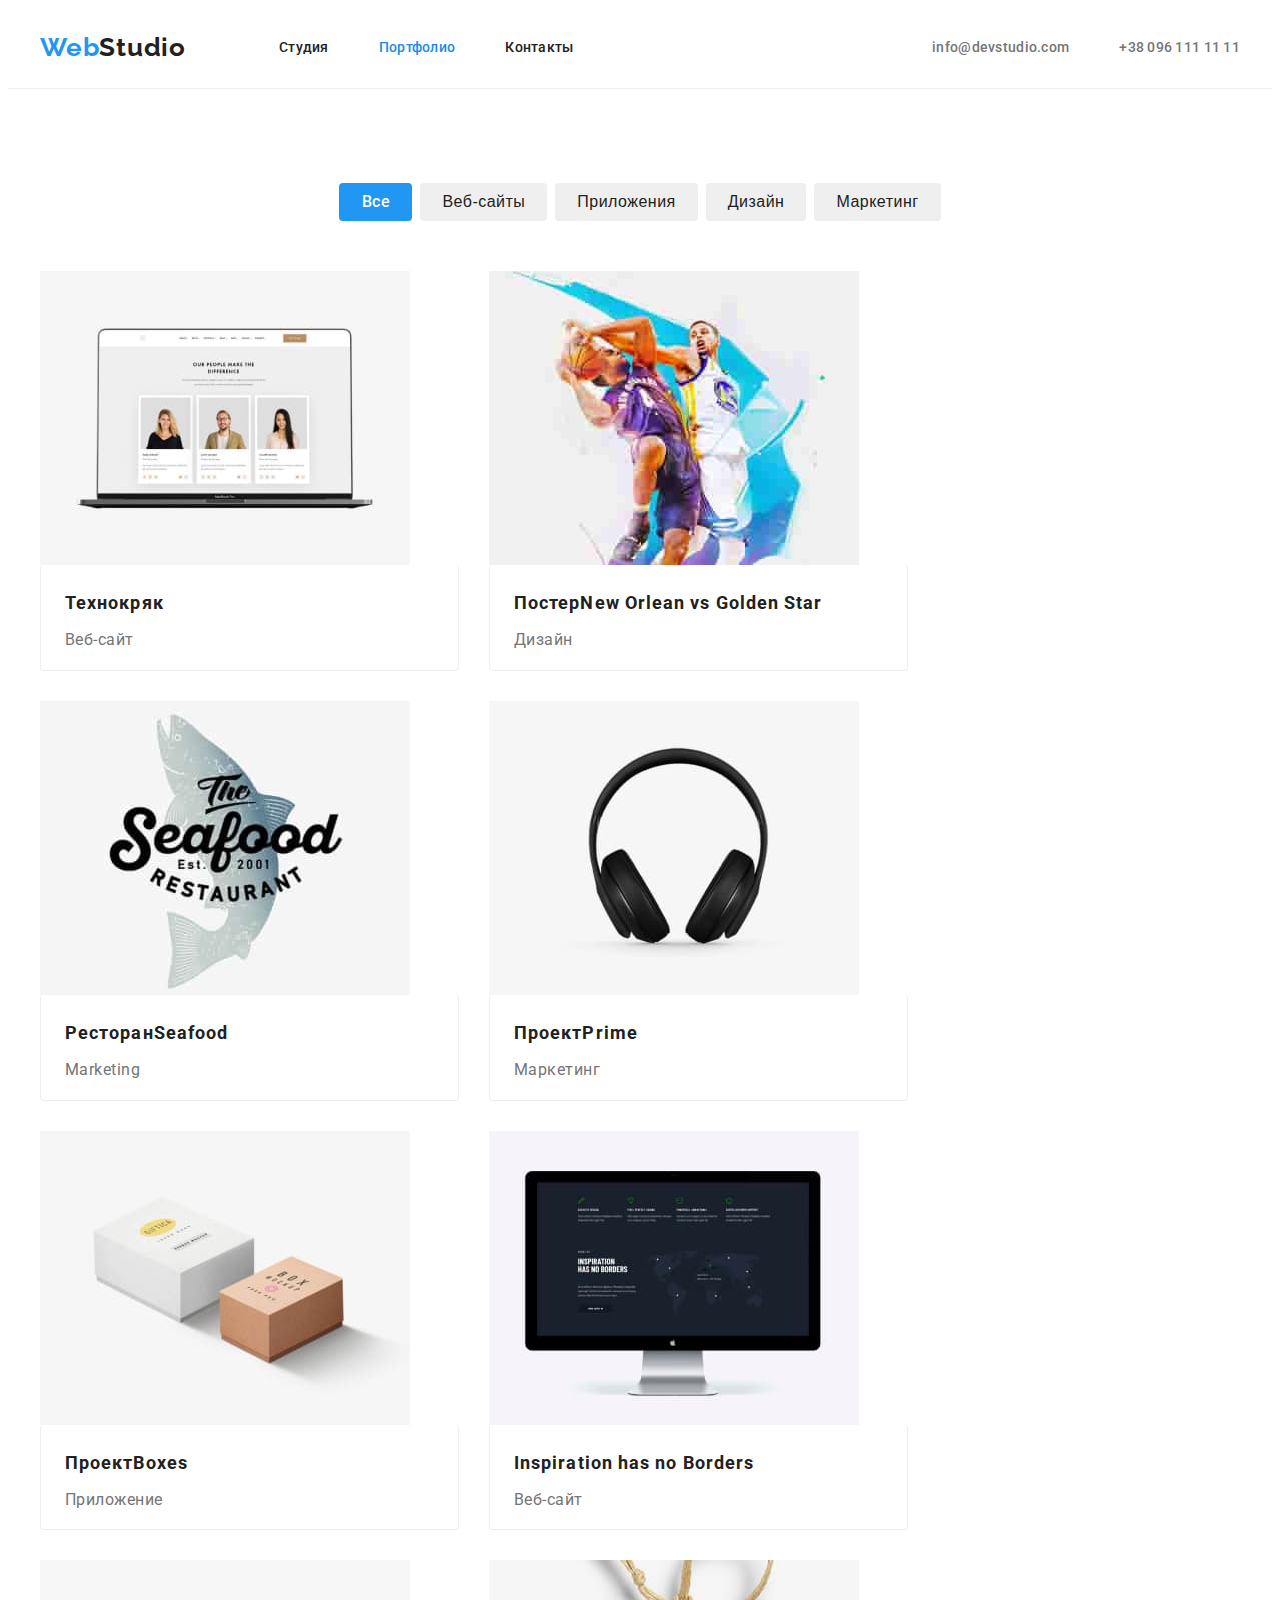
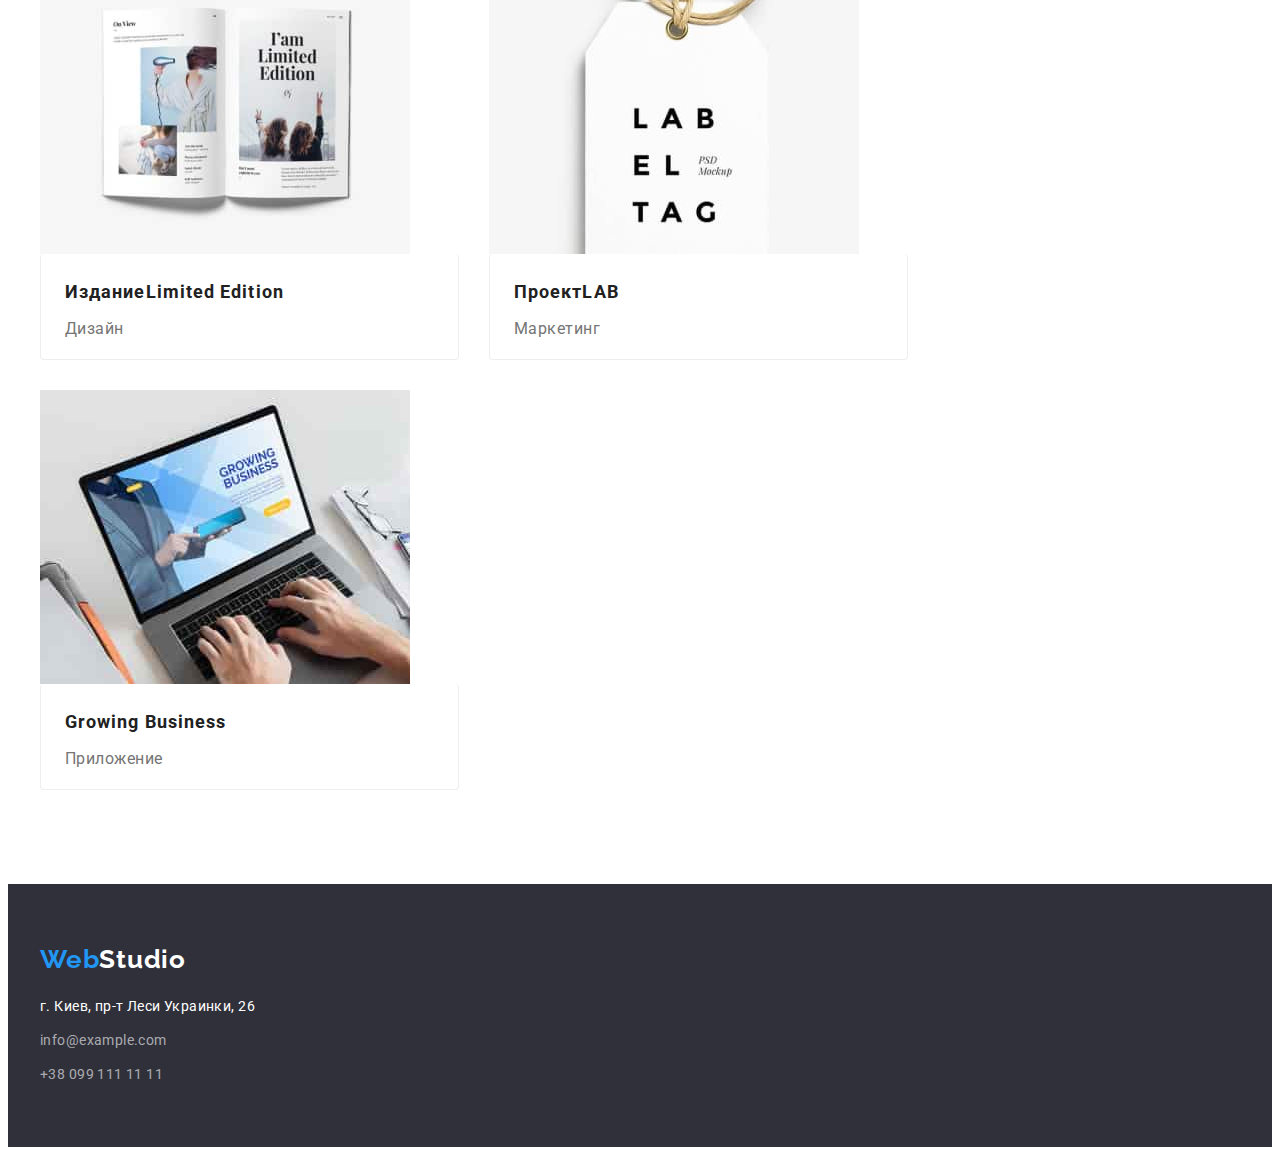
==== portfolio.html @ 5a00f123 "hw-04" ====
<!DOCTYPE html>
<html lang="ru">
<head>
    <meta charset="UTF-8">
    <meta http-equiv="X-UA-Compatible" content="IE=edge">
    <meta name="viewport" content="width=device-width, initial-scale=1.0">
    <title>portfolio</title>
    <link rel="preconnect" href="https://fonts.googleapis.com">
    <link rel="preconnect" href="https://fonts.gstatic.com" crossorigin>
    <link href="https://fonts.googleapis.com/css2?family=Raleway:wght@700&family=Roboto:wght@400;500;700;900&display=swap" rel="stylesheet">
    <link rel="stylesheet" href="https://cdnjs.cloudflare.com/ajax/libs/modern-normalize/1.1.0/modern-normalize.min.css" integrity="sha512-wpPYUAdjBVSE4KJnH1VR1HeZfpl1ub8YT/NKx4PuQ5NmX2tKuGu6U/JRp5y+Y8XG2tV+wKQpNHVUX03MfMFn9Q==" crossorigin="anonymous" referrerpolicy="no-referrer" />
    <link rel="stylesheet" href="./css/style.css">    
</head>
<!-- Next page -->
    <!-- Header -->
    <header class="header">
        <div class="container main-nav">
            <nav class="header-navigation">
                <a href="./index.html" class="link logo">
                    <span class="logo-web">Web</span><span class="logo-studio">Studio</span> 
                </a>
                <ul class="header-list list">
                    <li class="header-item">
                        <a class="header-link link" href="./index.html">Студия</a></li>
                    <li class="header-item">
                        <a class="header-light link" href="">Портфолио</a></li>
                    <li class="header-item">
                        <a class="header-link link" href="">Контакты</a></li>
                </ul>
            </nav>
                <ul class="contacts-list list">
                    <li class="contact-item"><a href="info@devstudio.com" class="link contact">info@devstudio.com</a></li>
                    <li><a href="tel:+380961111111" class="link contact">+38 096 111 11 11</a></li>
                </ul>
        </div>
    </header>
    <main>
        <!-- Portfolio -->
        <section class="section">
            <div class="container portfolio-container">
                <h1 class="visualy-hidden">Портфолио</h1>
                <ul class="filter-list">
                    <li class="filter-item">
                        <button class="filter-oll btn" type="button">Все</button>
                    </li>
                    <li class="filter-item">
                        <button class="filter btn" type="button">Веб-сайты</button>
                    </li>
                    <li class="filter-item">
                        <button class="filter btn" type="button">Приложения</button>
                    </li>
                    <li class="filter-item">
                        <button class="filter btn" type="button">Дизайн</button>
                    </li>
                    <li class="filter-item">
                        <button class="filter btn" type="button">Маркетинг</button>
                    </li>
                </ul>
                <ul class="portfolio-list">
                    <li class="portfolio-item">
                        <img src="./images/jobs/tehnokriak.jpg" alt="tehnokriak"
                        width="370"
                        height="294"/>
                        <div class="portfolio-text">
                            <h2 class="portfolio-head">Технокряк</h2>
                            <p class="team-porfolio">Веб-сайт</p>
                        </div>
                    </li>
                    <li class="portfolio-item">
                        <img src="./images/jobs/new-orlean-vs-golden-star.jpg" alt="new-orlean"
                        width="370"
                        height="294"/>
                        <div class="portfolio-text">
                            <h2 class="portfolio-head">Постер<span lang="en">New Orlean vs Golden Star</span></h2>
                            <p class="team-porfolio">Дизайн</p>
                        </div>
                    </li>
                    <li class="portfolio-item">
                        <img src="./images/jobs/seafood.jpg" alt="seafood"
                        width="370"
                        height="294"/>
                        <div class="portfolio-text">
                            <h2 class="portfolio-head">Ресторан<span lang="en">Seafood</span></h2>
                            <p class="team-porfolio" lang="en">Marketing</p>
                        </div>
                    </li>
                    <li class="portfolio-item">
                        <img src="./images/jobs/prime.jpg" alt="prime"
                        width="370"
                        height="294"/>
                        <div class="portfolio-text">
                            <h2 class="portfolio-head">Проект<span lang="en">Prime</span></h2>
                            <p class="team-porfolio">Маркетинг</p>
                        </div>
                    </li>
                    <li class="portfolio-item">
                        <img src="./images/jobs/boxes.jpg" alt="boxes"
                        width="370"
                        height="294"/>
                        <div class="portfolio-text">
                            <h2 class="portfolio-head">Проект<span lang="en">Boxes</span></h2>
                            <p class="team-porfolio">Приложение</p>
                        </div>
                    </li>
                    <li class="portfolio-item">
                        <img src="./images/jobs/inspiration-has-no-borders.jpg" alt="inspiration"
                        width="370"
                        height="294"/>
                        <div class="portfolio-text">
                            <h2 class="portfolio-head" lang="en">Inspiration has no Borders</h2>
                            <p class="team-porfolio">Веб-сайт</p>
                        </div>  
                    </li>
                    <li class="portfolio-item">
                        <img src="./images/jobs/limited-edition.jpg" alt="limited-edition"
                        width="370"
                        height="294"/>
                        <div class="portfolio-text">
                            <h2 class="portfolio-head">Издание<span lang="en">Limited Edition</span></h2>
                            <p class="team-porfolio">Дизайн</p>
                        </div>
                    </li>
                    <li class="portfolio-item">
                        <img src="./images/jobs/lab.jpg" alt="lab"
                        width="370"
                        height="294"/>
                        <div class="portfolio-text">
                            <h2 class="portfolio-head">Проект<span lang="en">LAB</span></h2>
                            <p class="team-porfolio">Маркетинг</p>
                        </div>
                    <li class="portfolio-item">
                        <img src="./images/jobs/growing-business.jpg" alt="growing-business"
                        width="370"
                        height="294"/>
                        <div class="portfolio-text">
                            <h2 class="portfolio-head" lang="en">Growing Business</h2>
                            <p class="team-porfolio">Приложение</p>
                        </div>
                    </li>
                </ul>
            </div>
        </section>
    </main>
    <!-- Footer -->
    <footer class="footer">
        <div class="container footer-container">
            <a href="logo" class="link logo-footer">
                <span class="logo-web">Web</span><span class="logo-studio-footer">Studio</span> 
            </a>
            <address class="footer-address">
                <ul class="contacts-list-footer">
                    <li class="footer-item"> <a  class="link footer-link" href="https://www.google.com.ua/maps/place/%D0%B1%D1%83%D0%BB%D1%8C%D0%B2%D0%B0%D1%80+%D0%9B%D0%B5%D1%81%D1%96+%D0%A3%D0%BA%D1%80%D0%B0%D1%97%D0%BD%D0%BA%D0%B8,+26,+%D0%9A%D0%B8%D1%97%D0%B2,+02000/@50.4265841,30.5361971,17z/data=!3m1!4b1!4m5!3m4!1s0x40d4cf0e033ecbe9:0x57a4dffefec77da0!8m2!3d50.4265807!4d30.5383858?hl=uk"
                        target="_blank" rel="noopener noreferrer">
                        г. Киев, пр-т Леси Украинки, 26</a>
                    </li>   
                    <li class="footer-item">
                        <a href="mailto:info@example.com" class="link footer-contact">info@example.com</a>
                    </li>
                    <li class="footer-item">
                        <a href="tel:+380991111111" class="link footer-contact">+38 099 111 11 11</a>
                    </li>
                </ul>
            </address>
        </div>
    </footer>
</body>
</html>
---- css/style.css ----
:root{
    --main-title-color:#FFFFFF;
    --secondary-title-color:#212121;
    --main-text-color: rgba(117, 117, 117, 1);
    --accent-color: rgba(33, 150, 243, 1);    ;
    --accent-hover-color:#188CE8;
    --footer-contacts-color: rgba(255, 255, 255, 0,6)
}

/* logo */
.logo{
    font-family: 'Raleway', sans-serif;
    font-style: normal;
    font-weight: 700;
    font-size: 26px;
    line-height: 1.2;
    letter-spacing: 0.03em;
    padding-top: 24px;
    padding-bottom: 25px;
    margin-right: 93px;
}
.logo-web {
    color: var(--accent-color);
    
}
.logo-studio {
    color: var(--secondary-title-color);
}

body{
    font-family: 'Roboto', sans-serif;
    letter-spacing: 0.03em;
}
p, h2, h3{
    margin: 0; 
}
ul{
    list-style: none;
    margin: 0;
    padding: 0;
}
.container{
    width: 1200px;
    padding-right: 15px;
    padding-left: 15px;
    margin: 0 auto;
}

.link {
    text-decoration: none;
}
.link:hover,
.link:focus{
    color: var(--accent-hover-color);
}

/* -------HEDER------------- */

.header{
    border-bottom: 1px solid rgba(236, 236, 236, 1);
}
.main-nav{
    display: flex;
}
.header-navigation{
    display: flex;
    align-items: center;
}
.header-list{
    display: flex;
}
.header-item{
    font-family: Roboto;
    font-style: 500;
    font-size: 14px;
    line-height: 1.14;
    letter-spacing: 0.02em;
    color: var(--secondary-title-color);
}
.header-item:not(:last-child){
    margin-right: 50px;
}
.contacts-list{
    display: flex;
    align-items: center;
    margin-left: auto;
}
.header-link{
    display: block;
    font-weight: 500;
    font-size: 14px;
    line-height: 1.14;
    Letter-spacing: 0.02em;
    padding-top: 32px;
    padding-bottom: 32px;
    color: var(--secondary-title-color);
}
.header-light{
    display: block;
    font-weight: 500;
    font-size: 14px;
    line-height: 1.14;
    Letter-spacing: 0.02em;
    padding-top: 32px;
    padding-bottom: 32px;
    color: var(--accent-hover-color);
}
.contact{
    display: block;
    font-weight: 500;
    font-size: 14px;
    line-height: 1.14;
    Letter-spacing: 0.02em;
    padding-top: 32px;
    padding-bottom: 32px;  
    color: var(--main-text-color); 
}
.contact-item:not(:last-child){
    display: block;
    margin-right: 50px;
}

/* -------HERO----------- */
.hero{
    max-width: 1600px;
    margin: 0 auto;
    padding-top: 200px;
    padding-bottom: 200px;
    background-color: #2F303A;
    background-image: linear-gradient(to right,
        rgba(47, 48, 58, 0.4), 
        rgba(47, 48, 58, 0.4)
        ), 
        url(../images/hero.jpg);
    background-repeat: no-repeat;
    background-position: center;
    background-size: cover;
}

.hero-title{
    width: 696px;
    margin-top: 0;
    margin-left: auto;
    margin-right: auto;
    text-align: center;
    font-weight: 900;
    font-size: 44px;
    line-height: 1.36;
    letter-spacing: 0.06em;
    color: var(--main-title-color);
    text-transform: uppercase;
    margin-bottom: 30px;
    
}
.hero-button{
    display: block;
    width: 200px;
    height: 50px;
    box-sizing: border-box;
    font-family:inherit;
    font-weight: 700;
    font-size: 16px;
    line-height: 1.88;
    letter-spacing: 0.06em;
    border: none;
    border-radius: 4px;
    margin: 0 auto 0 auto;
    padding: 0;
    cursor: pointer;
    background-color: var(--accent-color);
    color: var(--main-title-color)
}
    .btn:hover,
    .btn:focus{
        background-color: var(--accent-hover-color);
        color: var(--main-title-color);
    }


/* -----------ABOUT----------- */

.section{
    padding-top: 94px;
    padding-bottom: 94px;

}
.visualy-hidden{
    position: absolute;
    white-space: nowrap;
    width: 1px;
    height: 1px;
    overflow: hidden;
    border: 0;
    padding: 0;
    clip: rect(0 0 0 0);
    clip-path: inset(50%);
    margin: -1px;  
}
.about-list{
    display: flex;
}

.about-item{
width: 270px;
}
.about-item:not(:last-child){
    margin-right: 30px;
}
.about-head{
    font-weight: 700;
    font-size: 14px;
    line-height: 1.17;
    letter-spacing: 0.03em;
    text-transform: uppercase;
    color: var(--secondary-title-color);
    margin-bottom: 10px; 
}
.about-text{
    font-weight: 400;
    font-size: 14px;
    line-height: 1.7;
    Letter-spacing: 0.03em;
    color: var(--main-text-color);
}

/* --------WORK--------------- */

.work{
    padding-top: 0;
}
.work-title{
    font-weight: 700;
    text-align: center;
    font-size: 36px;
    line-height: 1.16;
    letter-spacing: 0.03em;
    color: var(--secondary-title-color);
    margin-bottom: 50px;
}
.work-list{
    display: flex;
}
.work-item:not(:last-child){
    margin-right: 30px;
}
img{
    display: block;
    max-width: 100%;
    height: auto;
}

/* ----------TEAM-------------- */

.team{
    background-color: rgba(245, 244, 250, 1);
}
.team-item{
    background-color: #FFFFFF;
}

.team-list{
    display: flex;
}
.team-item:not(:last-child){
    margin-right: 30px;
}
.team-worker{
    font-style: 500;
    font-size: 16px;
    line-height: 1.19;
    letter-spacing: 0.03em;
    color: var(--secondary-title-color);
}

.team-text{
    padding-top: 30px;
    padding-bottom: 30px;
    text-align: center;
}

.team-porfolio{
    font-size: 16px;
    line-height: 1.17;
    Letter-spacing: 0.03em;
    color: var(--main-text-color);
    margin-top: 10px;
}

/* Footer */
.footer{
    background-color: #2F303A;
    padding-top: 60px;
    padding-bottom: 60px;
}

.footer-container{
    display: block;
}
.logo-footer{
    font-family: 'Raleway', sans-serif;
    font-style: normal;
    font-weight: 700;
    font-size: 26px;
    line-height: 1.2;
    letter-spacing: 0.03em;
}
.footer-link{
    font-weight: 400;
    font-size: 14px;
    line-height: 1.71;
    letter-spacing: 0.03em;
    color: rgba(255, 255, 255, 0.6);
}
.contacts-item:not(:last-child){
    margin-bottom: 10px;
}

.logo-studio-footer{
    color: var(--main-title-color);
    font-family: 'Raleway', sans-serif;
    font-weight: 700;
    font-size: 26px;
    line-height: 1.2;
    letter-spacing: 0.03em;
}
.footer-address{
    font-style: normal;
    margin-top: 20px;
}
.footer-link{
    color: var(--main-title-color);
}
.contacts-list-footer{
    display: block;
    text-align: left;
}
.footer-contact{
    font-weight: 400;
    font-size: 14px;
    line-height: 1.71;
    color: var(--footer-contacts-color);
    letter-spacing: 0.03em;
    color: rgba(255, 255, 255, 0.6)
}
.footer-item:not(:last-child){
    margin-bottom: 10px;
}


/* --------Next page-------------  */

/* ---------Portfolio------------- */

.filter-list{
    display: flex;
    justify-content: center;
    margin-bottom: 50px;
}
.filter-item{
    height: 38px;
    
}
.filter-item:not(:last-child){
    margin-right: 8px;
}
.filter-oll{
    min-width: 73px;
    height: 38px;
    box-sizing: border-box;
    font-family:inherit;
    font-weight: 500;
    font-size: 16px;
    line-height: 1.6;
    letter-spacing: 0.03em;
    border: none;
    border-radius: 4px;
    background-color: var(--accent-color);
    color: rgba(255, 255, 255, 1);
}
.filter{
    height: 38px;
    font-weight: 500;
    font-size: 16px;
    line-height: 1.6;
    Letter-spacing: 0.03em;
    border: none;
    border-radius: 4px;
    padding-top: 6px;
    padding-right: 22px;
    padding-bottom: 6px;
    padding-left: 22px;
    color: rgba(33, 33, 33, 1);
}

.portfolio-list{
    display: flex;
    flex-wrap: wrap;
    /* outline: 2px solid tomato; */
    margin-left: -30px;
    margin-top: -30px;
}
.portfolio-list >.portfolio-item{
    /* outline: 2px solid teal; */
    flex-basis: calc(100% / 3 - 30px);
    margin-left: 30px;
    margin-top: 30px;
}

.portfolio-text{
    width: 369px;
    padding-top: 20px;
    padding-bottom: 20px;
    padding-left: 24px;
    padding-right: 24px;
    border-radius: 4px;
    border-left: 1px solid  #EEEEEE;
    border-right: 1px solid  #EEEEEE;
    border-bottom: 1px solid  #EEEEEE;
}
.portfolio-head{
    font-weight: 700;
    font-size: 18px;
    line-height: 2;
    letter-spacing: 0.06em;
    color: var(--secondary-title-color);
}
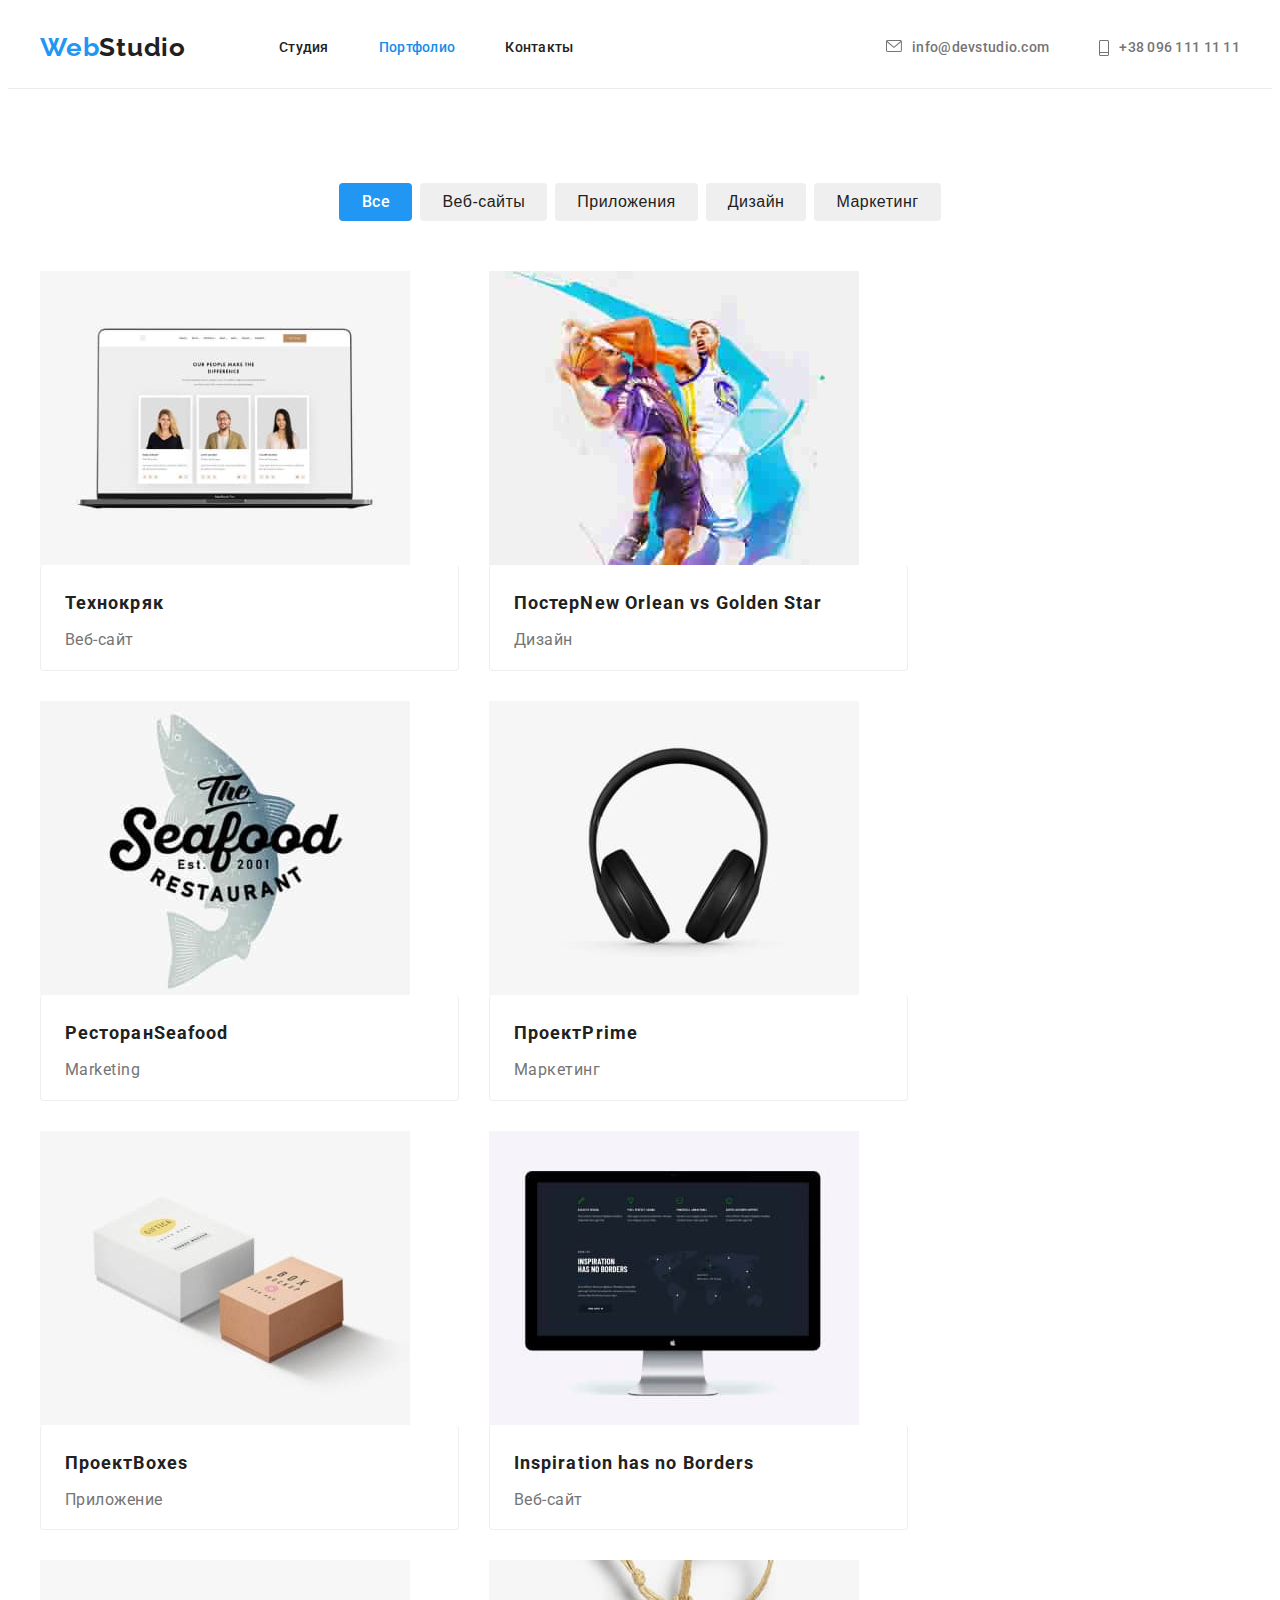
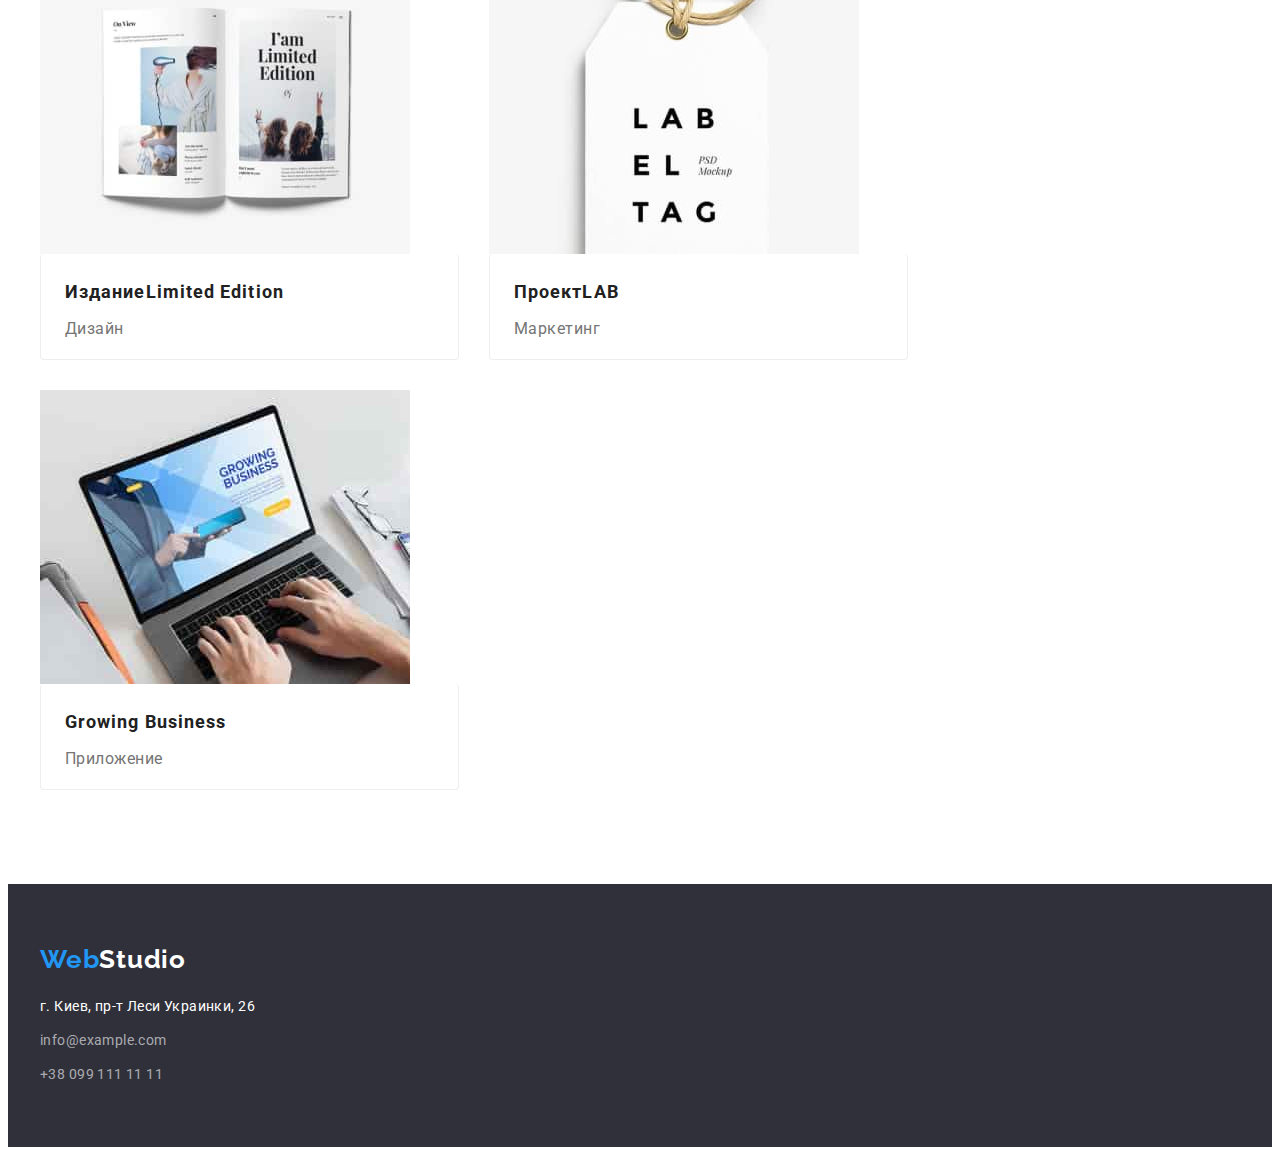
==== commit cd3cd4dd: "hw-04" ====
--- a/portfolio.html
+++ b/portfolio.html
@@ -29,8 +29,20 @@
                 </ul>
             </nav>
                 <ul class="contacts-list list">
-                    <li class="contact-item"><a href="info@devstudio.com" class="link contact">info@devstudio.com</a></li>
-                    <li><a href="tel:+380961111111" class="link contact">+38 096 111 11 11</a></li>
+                    <li class="contact-item">
+                        <a href="info@devstudio.com" class="link contact">
+                            <svg class="icon-envelope" 
+                            width="16" 
+                            height="12">
+                        <use href="./images/sprite.svg#icon-envelope"></use></svg>
+                            info@devstudio.com</a></li>
+                    <li class="contact-item">
+                        <a href="tel:+380961111111" class="link contact">
+                            <svg class="icon-phone" 
+                            width="10" 
+                            height="16">
+                        <use href="./images/sprite.svg#icon-phone"></use></svg>
+                            +38 096 111 11 11</a></li>
                 </ul>
         </div>
     </header>
--- a/css/style.css
+++ b/css/style.css
@@ -106,7 +106,7 @@
     color: var(--accent-hover-color);
 }
 .contact{
-    display: block;
+    display: flex;
     font-weight: 500;
     font-size: 14px;
     line-height: 1.14;
@@ -119,6 +119,46 @@
     display: block;
     margin-right: 50px;
 }
+
+.contact-item::before{
+    content: "";
+    
+    background-repeat: no-repeat;
+    background-size: contain;
+}
+
+.icon-envelope{
+    display: flex;
+    align-items: center;
+    margin-right: 10px;
+    /* fill: #757575; */
+    fill: currentColor;
+}
+.icon-envelope::before{
+    content: "";
+    display: block;
+    width: 16px;
+    height: 12px;
+    background-image: url(../images/svg/envelope.svg);
+    background-size: contain;
+}
+
+.icon-phone{
+    display: inline-flex;
+    align-items: center;
+    margin-right: 10px;
+    /* fill: #757575; */
+    fill: currentColor;
+}
+.icon-phone::before{
+    contain: "";
+    display: block;
+    width: 10px;
+    height: 16px;
+    background-image: url(../images/svg/phone.svg);
+    background-size: contain;
+}
+
 
 /* -------HERO----------- */
 .hero{
@@ -215,12 +255,26 @@
     color: var(--secondary-title-color);
     margin-bottom: 10px; 
 }
+.about-item::before{
+    content: "";
+    display: block;
+    /* width: 270px; */
+    height: 120px;
+    outline: 1px solid #188CE8;
+    margin-bottom: 30px;
+    background-color: rgba(245, 244, 250, 1);
+    background-image: url(../images/sprite.svg/icon-antenna.svg);
+    background-repeat: no-repeat;
+    background-position: center;
+    background-size: cover;
+}
 .about-text{
     font-weight: 400;
     font-size: 14px;
     line-height: 1.7;
     Letter-spacing: 0.03em;
     color: var(--main-text-color);
+    
 }
 
 /* --------WORK--------------- */
@@ -252,6 +306,8 @@
 /* ----------TEAM-------------- */
 
 .team{
+    max-width: 1600px;
+    margin: 0 auto;
     background-color: rgba(245, 244, 250, 1);
 }
 .team-item{
@@ -288,6 +344,8 @@
 
 /* Footer */
 .footer{
+    max-width: 1600px;
+    margin: 0 auto;
     background-color: #2F303A;
     padding-top: 60px;
     padding-bottom: 60px;
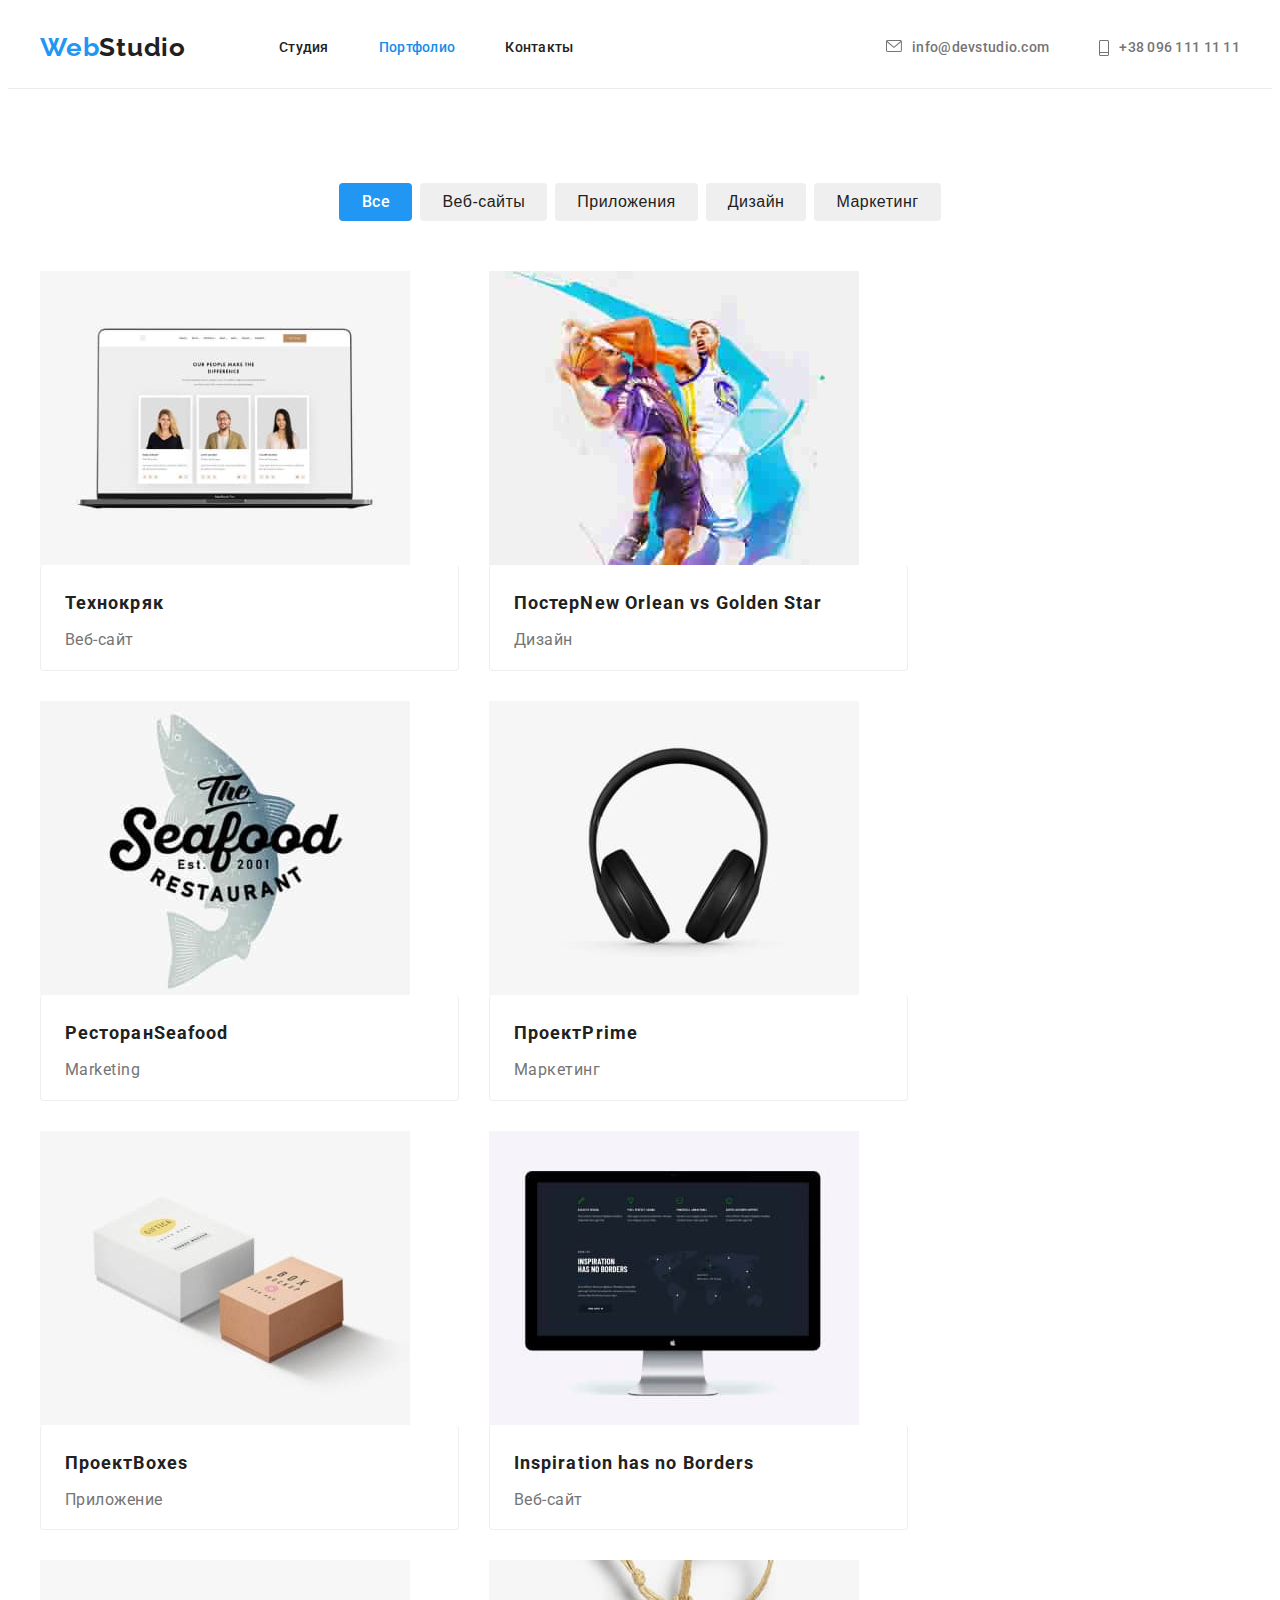
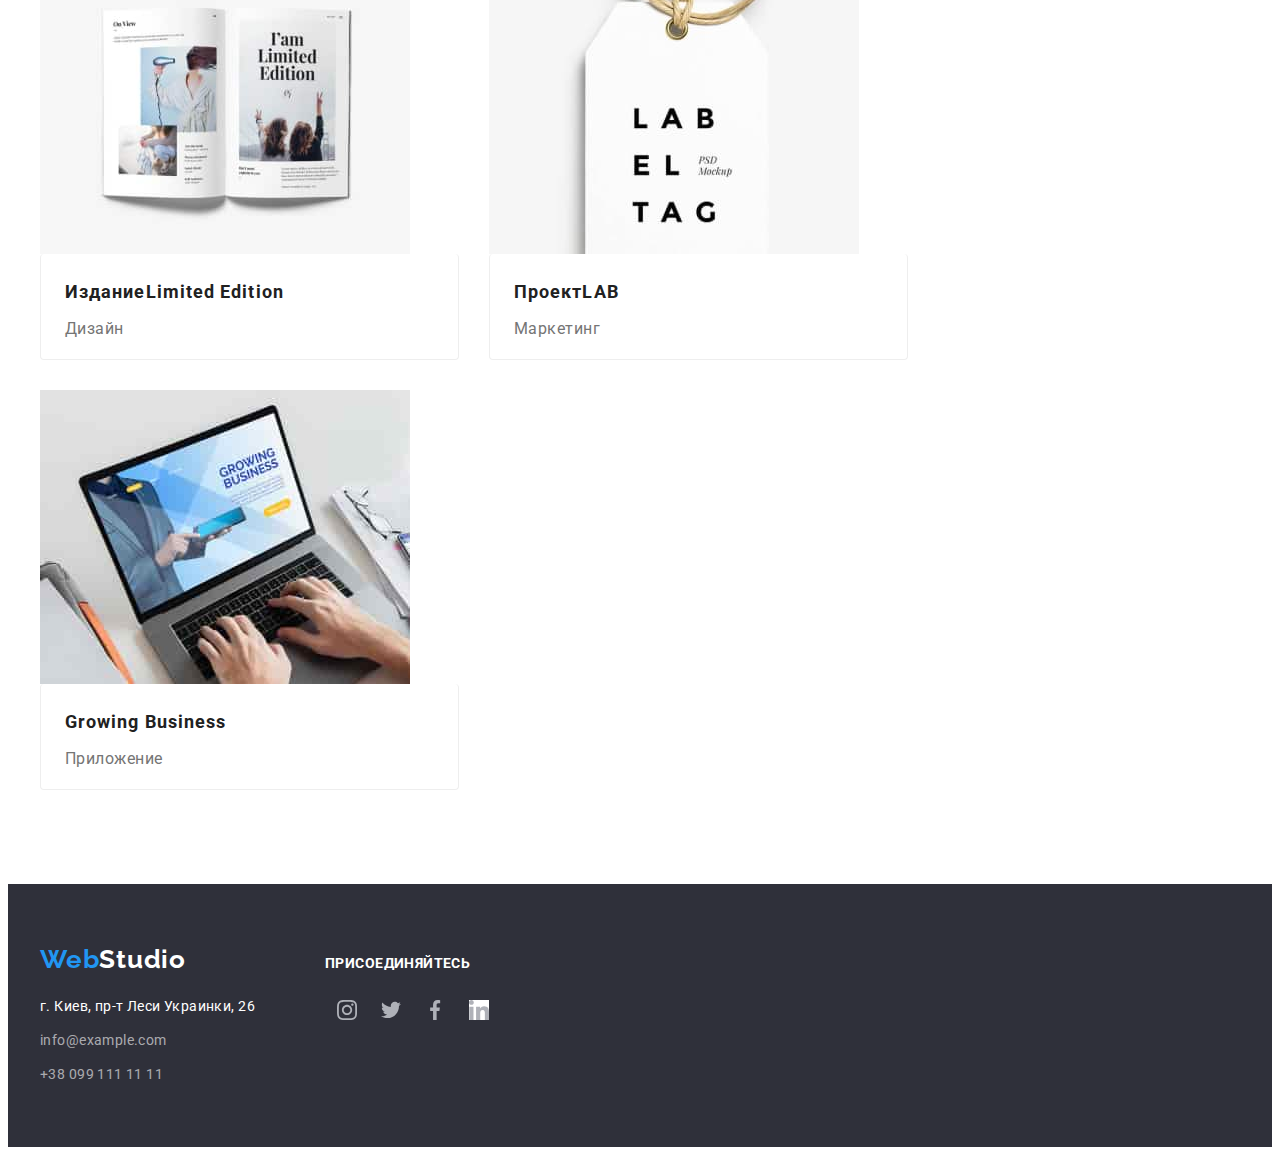
==== commit 1622887d: "hw-04" ====
--- a/portfolio.html
+++ b/portfolio.html
@@ -68,17 +68,21 @@
                         <button class="filter btn" type="button">Маркетинг</button>
                     </li>
                 </ul>
+
                 <ul class="portfolio-list">
                     <li class="portfolio-item">
-                        <img src="./images/jobs/tehnokriak.jpg" alt="tehnokriak"
-                        width="370"
-                        height="294"/>
-                        <div class="portfolio-text">
-                            <h2 class="portfolio-head">Технокряк</h2>
-                            <p class="team-porfolio">Веб-сайт</p>
-                        </div>
-                    </li>
-                    <li class="portfolio-item">
+                        <a href="" class="link portfolio-link">
+                            <img src="./images/jobs/tehnokriak.jpg" alt="tehnokriak"
+                            width="370"
+                            height="294"/>
+                            <div class="portfolio-text">
+                                <h2 class="portfolio-head">Технокряк</h2>
+                                <p class="team-porfolio">Веб-сайт</p>
+                            </div>
+                        </a>
+                    </li>
+                    <li class="portfolio-item">
+                        <a href="" class="link portfolio-link">
                         <img src="./images/jobs/new-orlean-vs-golden-star.jpg" alt="new-orlean"
                         width="370"
                         height="294"/>
@@ -86,8 +90,10 @@
                             <h2 class="portfolio-head">Постер<span lang="en">New Orlean vs Golden Star</span></h2>
                             <p class="team-porfolio">Дизайн</p>
                         </div>
-                    </li>
-                    <li class="portfolio-item">
+                    </a>
+                    </li>
+                    <li class="portfolio-item">
+                        <a href="" class="link portfolio-link">
                         <img src="./images/jobs/seafood.jpg" alt="seafood"
                         width="370"
                         height="294"/>
@@ -95,8 +101,10 @@
                             <h2 class="portfolio-head">Ресторан<span lang="en">Seafood</span></h2>
                             <p class="team-porfolio" lang="en">Marketing</p>
                         </div>
-                    </li>
-                    <li class="portfolio-item">
+                    </a>
+                    </li>
+                    <li class="portfolio-item">
+                        <a href="" class="link portfolio-link">
                         <img src="./images/jobs/prime.jpg" alt="prime"
                         width="370"
                         height="294"/>
@@ -104,8 +112,10 @@
                             <h2 class="portfolio-head">Проект<span lang="en">Prime</span></h2>
                             <p class="team-porfolio">Маркетинг</p>
                         </div>
-                    </li>
-                    <li class="portfolio-item">
+                    </a>
+                    </li>
+                    <li class="portfolio-item">
+                        <a href="" class="link portfolio-link">
                         <img src="./images/jobs/boxes.jpg" alt="boxes"
                         width="370"
                         height="294"/>
@@ -113,17 +123,21 @@
                             <h2 class="portfolio-head">Проект<span lang="en">Boxes</span></h2>
                             <p class="team-porfolio">Приложение</p>
                         </div>
-                    </li>
-                    <li class="portfolio-item">
+                    </a>
+                    </li>
+                    <li class="portfolio-item">
+                        <a href="" class="link portfolio-link">
                         <img src="./images/jobs/inspiration-has-no-borders.jpg" alt="inspiration"
                         width="370"
                         height="294"/>
                         <div class="portfolio-text">
                             <h2 class="portfolio-head" lang="en">Inspiration has no Borders</h2>
                             <p class="team-porfolio">Веб-сайт</p>
-                        </div>  
-                    </li>
-                    <li class="portfolio-item">
+                        </div>
+                    </a>  
+                    </li>
+                    <li class="portfolio-item">
+                        <a href="" class="link portfolio-link">
                         <img src="./images/jobs/limited-edition.jpg" alt="limited-edition"
                         width="370"
                         height="294"/>
@@ -131,8 +145,10 @@
                             <h2 class="portfolio-head">Издание<span lang="en">Limited Edition</span></h2>
                             <p class="team-porfolio">Дизайн</p>
                         </div>
-                    </li>
-                    <li class="portfolio-item">
+                    </a>
+                    </li>
+                    <li class="portfolio-item">
+                        <a href="" class="link portfolio-link">
                         <img src="./images/jobs/lab.jpg" alt="lab"
                         width="370"
                         height="294"/>
@@ -140,7 +156,10 @@
                             <h2 class="portfolio-head">Проект<span lang="en">LAB</span></h2>
                             <p class="team-porfolio">Маркетинг</p>
                         </div>
-                    <li class="portfolio-item">
+                    </a>
+                    </li>
+                    <li class="portfolio-item">
+                        <a href="" class="link portfolio-link">
                         <img src="./images/jobs/growing-business.jpg" alt="growing-business"
                         width="370"
                         height="294"/>
@@ -148,6 +167,7 @@
                             <h2 class="portfolio-head" lang="en">Growing Business</h2>
                             <p class="team-porfolio">Приложение</p>
                         </div>
+                    </a>
                     </li>
                 </ul>
             </div>
@@ -156,23 +176,59 @@
     <!-- Footer -->
     <footer class="footer">
         <div class="container footer-container">
-            <a href="logo" class="link logo-footer">
-                <span class="logo-web">Web</span><span class="logo-studio-footer">Studio</span> 
-            </a>
-            <address class="footer-address">
-                <ul class="contacts-list-footer">
-                    <li class="footer-item"> <a  class="link footer-link" href="https://www.google.com.ua/maps/place/%D0%B1%D1%83%D0%BB%D1%8C%D0%B2%D0%B0%D1%80+%D0%9B%D0%B5%D1%81%D1%96+%D0%A3%D0%BA%D1%80%D0%B0%D1%97%D0%BD%D0%BA%D0%B8,+26,+%D0%9A%D0%B8%D1%97%D0%B2,+02000/@50.4265841,30.5361971,17z/data=!3m1!4b1!4m5!3m4!1s0x40d4cf0e033ecbe9:0x57a4dffefec77da0!8m2!3d50.4265807!4d30.5383858?hl=uk"
-                        target="_blank" rel="noopener noreferrer">
-                        г. Киев, пр-т Леси Украинки, 26</a>
-                    </li>   
-                    <li class="footer-item">
-                        <a href="mailto:info@example.com" class="link footer-contact">info@example.com</a>
-                    </li>
-                    <li class="footer-item">
-                        <a href="tel:+380991111111" class="link footer-contact">+38 099 111 11 11</a>
-                    </li>
-                </ul>
-            </address>
+            <div>
+                <a href="logo" class="link logo-footer">
+                    <span class="logo-web">Web</span><span class="logo-studio-footer">Studio</span> 
+                </a>
+                <address class="footer-address">
+                    <ul class="contacts-list-footer">
+                        <li class="footer-item"> <a  class="link footer-link" href="https://www.google.com.ua/maps/place/%D0%B1%D1%83%D0%BB%D1%8C%D0%B2%D0%B0%D1%80+%D0%9B%D0%B5%D1%81%D1%96+%D0%A3%D0%BA%D1%80%D0%B0%D1%97%D0%BD%D0%BA%D0%B8,+26,+%D0%9A%D0%B8%D1%97%D0%B2,+02000/@50.4265841,30.5361971,17z/data=!3m1!4b1!4m5!3m4!1s0x40d4cf0e033ecbe9:0x57a4dffefec77da0!8m2!3d50.4265807!4d30.5383858?hl=uk"
+                            target="_blank" rel="noopener noreferrer">
+                            г. Киев, пр-т Леси Украинки, 26</a>
+                        </li>   
+                        <li class="footer-item">
+                            <a href="mailto:info@example.com" class="link footer-contact">info@example.com</a>
+                        </li>
+                        <li class="footer-item">
+                            <a href="tel:+380991111111" class="link footer-contact">+38 099 111 11 11</a>
+                        </li>
+                    </ul>
+                </address>
+                </div>  
+                <div class="join">
+                    <h3 class="join-title">ПРИСОЕДИНЯЙТЕСЬ</h3>
+                    <Ul class="join-list list">
+                        <li class="join-social-item">
+                            <a href="" class="join-social-link">
+                                <svg class="join-social-icon" width="20" height="20">
+                                    <use href="./images/sprite.svg#icon-instagram"></use>
+                                </svg>
+                            </a>
+                        </li>
+                        <li class="join-social-item">
+                            <a href="" class="join-social-link">
+                                <svg class="join-social-icon" width="20" height="20">
+                                    <use href="./images/sprite.svg#icon-twitter"></use>
+                                </svg>
+                            </a>
+                        </li>
+                        <li class="join-social-item">
+                            <a href="" class="join-social-link">
+                                <svg class="join-social-icon" widht="20" height="20">
+                                    <use href="./images/sprite.svg#icon-facebook"></use>
+                                </svg>
+                            </a>
+                        </li>
+                        <li class="join-social-item">
+                            <a href="" class="join-social-link">
+                                <svg class="join-social-icon" width="20" height="20">
+                                    <use href="./images/sprite.svg#icon-linkedin"></use>
+                            </svg>
+                            </a>
+                        </li>
+        
+                    </Ul>
+                </div>
         </div>
     </footer>
 </body>
--- a/css/style.css
+++ b/css/style.css
@@ -255,19 +255,32 @@
     color: var(--secondary-title-color);
     margin-bottom: 10px; 
 }
+
 .about-item::before{
     content: "";
     display: block;
-    /* width: 270px; */
     height: 120px;
-    outline: 1px solid #188CE8;
+    /* outline: 1px solid #188CE8; */
     margin-bottom: 30px;
     background-color: rgba(245, 244, 250, 1);
-    background-image: url(../images/sprite.svg/icon-antenna.svg);
     background-repeat: no-repeat;
     background-position: center;
-    background-size: cover;
-}
+    background-size: 70px;
+}
+
+.icon-antena::before{
+    background-image: url(../images/svg/antenna.svg);
+}
+.icon-clock::before{
+    background-image: url(../images/svg/clock.svg);
+}
+.icon-dsagram::before{
+    background-image: url(../images/svg/diagram.svg);
+}
+.icon-astronaut::before{
+    background-image: url(../images/svg/astronaut.svg);
+}
+
 .about-text{
     font-weight: 400;
     font-size: 14px;
@@ -312,6 +325,9 @@
 }
 .team-item{
     background-color: #FFFFFF;
+    box-shadow: 0px 2px rgba(0, 0, 0, 0.2),
+    0px 1px rgba(0, 0, 0, 0.14),
+    0px 1px rgba(0, 0, 0, 0.12);
 }
 
 .team-list{
@@ -342,8 +358,95 @@
     margin-top: 10px;
 }
 
-/* Footer */
+.worker-social-list{
+    display: flex;
+    justify-content: center;
+    margin-top: 16px;
+}
+
+.worker-social-item{
+    width: 44px;
+    height: 44px;
+}
+.worker-social-item + .worker-social-item{
+    margin-left: 10px;
+}
+
+.worker-social-link{
+    width: 100%;
+    height: 100%;
+    display: flex;
+    border-radius: 50%;
+    align-items: center;
+    justify-content: center;
+    color: rgba(175, 177, 184, 1);
+}
+.worker-social-icon{
+    fill: currentColor;
+}
+.worker-social-link:hover,
+.worker-social-link:focus{
+    background-color: var(--accent-hover-color);
+    color: var(--main-title-color);
+}
+
+/* ----- CLIENTS --------- */
+
+.clients{
+    padding-top: 94px;
+    padding-bottom: 94px;
+}
+
+.clients-title{
+    font-weight: 700;
+    text-align: center;
+    font-size: 36px;
+    line-height: 1.16;
+    letter-spacing: 0.03em;
+    color: var(--secondary-title-color);
+    margin-bottom: 50px;
+}
+
+.clients-list{
+    display: flex;
+    justify-content: center;
+}
+
+.client-link{
+    display: flex;
+    width: 100%;
+    height: 100%;
+    justify-content: center;
+    align-items: center;
+    color: rgba(175, 177, 184, 1);
+    border: 1px solid rgba(175, 177, 184, 1);
+    border-radius: 4px;
+}
+
+.clients-item{
+    display: block;
+    width: 170px;
+    height: 92px;
+}
+
+.clients-item + .clients-item{
+    margin-left: 30px;
+}
+
+.client-link:hover,
+.client-link:focus{
+    color: var(--accent-hover-color);
+    border-color: var(--accent-hover-color);
+}
+
+.clients-link-icon{
+    fill: currentColor;
+}
+
+
+/* -------Footer--------- */
 .footer{
+    display: flex;
     max-width: 1600px;
     margin: 0 auto;
     background-color: #2F303A;
@@ -352,7 +455,7 @@
 }
 
 .footer-container{
-    display: block;
+    display: flex;
 }
 .logo-footer{
     font-family: 'Raleway', sans-serif;
@@ -403,6 +506,53 @@
 .footer-item:not(:last-child){
     margin-bottom: 10px;
 }
+
+/* -------- ПРИСОЕДИНЯЙТЕСЬ --------- */
+
+.join{
+    margin-left: 70px;
+    margin-top: 12px;
+}
+.join-title{
+    font-weight: 700px;
+    font-size: 14px;
+    line-height: 1.14;
+    letter-spacing: 0.03em;
+    color: var(--main-title-color);
+}
+
+.join-list{
+    display: flex;
+    justify-content: center;
+    margin-top: 16px;
+}
+
+.join-social-item{
+    width: 44px;
+    height: 44px;
+}
+.join-social-item + .footer-social-item{
+    margin-left: 10px;
+}
+
+.join-social-link{
+    width: 100%;
+    height: 100%;
+    display: flex;
+    border-radius: 50%;
+    align-items: center;
+    justify-content: center;
+    color: rgba(175, 177, 184, 1);
+}
+.join-social-icon{
+    fill: currentColor;
+}
+.join-social-link:hover,
+.join-social-link:focus{
+    background-color: var(--accent-hover-color);
+    color: var(--main-title-color);
+}
+
 
 
 /* --------Next page-------------  */
@@ -449,14 +599,22 @@
     padding-left: 22px;
     color: rgba(33, 33, 33, 1);
 }
+.btn:hover,
+.btn:focus {
+    color: #ffffff;
+    background-color: var(--accent-color);
+    box-shadow: 0px 3px 1px rgba(0, 0, 0, 0.1), 
+        0px 1px 2px rgba(0, 0, 0, 0.08),
+        0px 2px 2px rgba(0, 0, 0, 0.12);
+}
 
 .portfolio-list{
     display: flex;
     flex-wrap: wrap;
-    /* outline: 2px solid tomato; */
     margin-left: -30px;
     margin-top: -30px;
 }
+
 .portfolio-list >.portfolio-item{
     /* outline: 2px solid teal; */
     flex-basis: calc(100% / 3 - 30px);
@@ -482,3 +640,10 @@
     letter-spacing: 0.06em;
     color: var(--secondary-title-color);
 }
+.portfolio-link:hover,
+.portfolio-link:focus {
+    box-shadow: 0px 1px 1px rgba(0, 0, 0, 0.12), 
+        0px 4px 4px rgba(0, 0, 0, 0.06),
+        1px 4px 6px rgba(0, 0, 0, 0.16);
+}
+
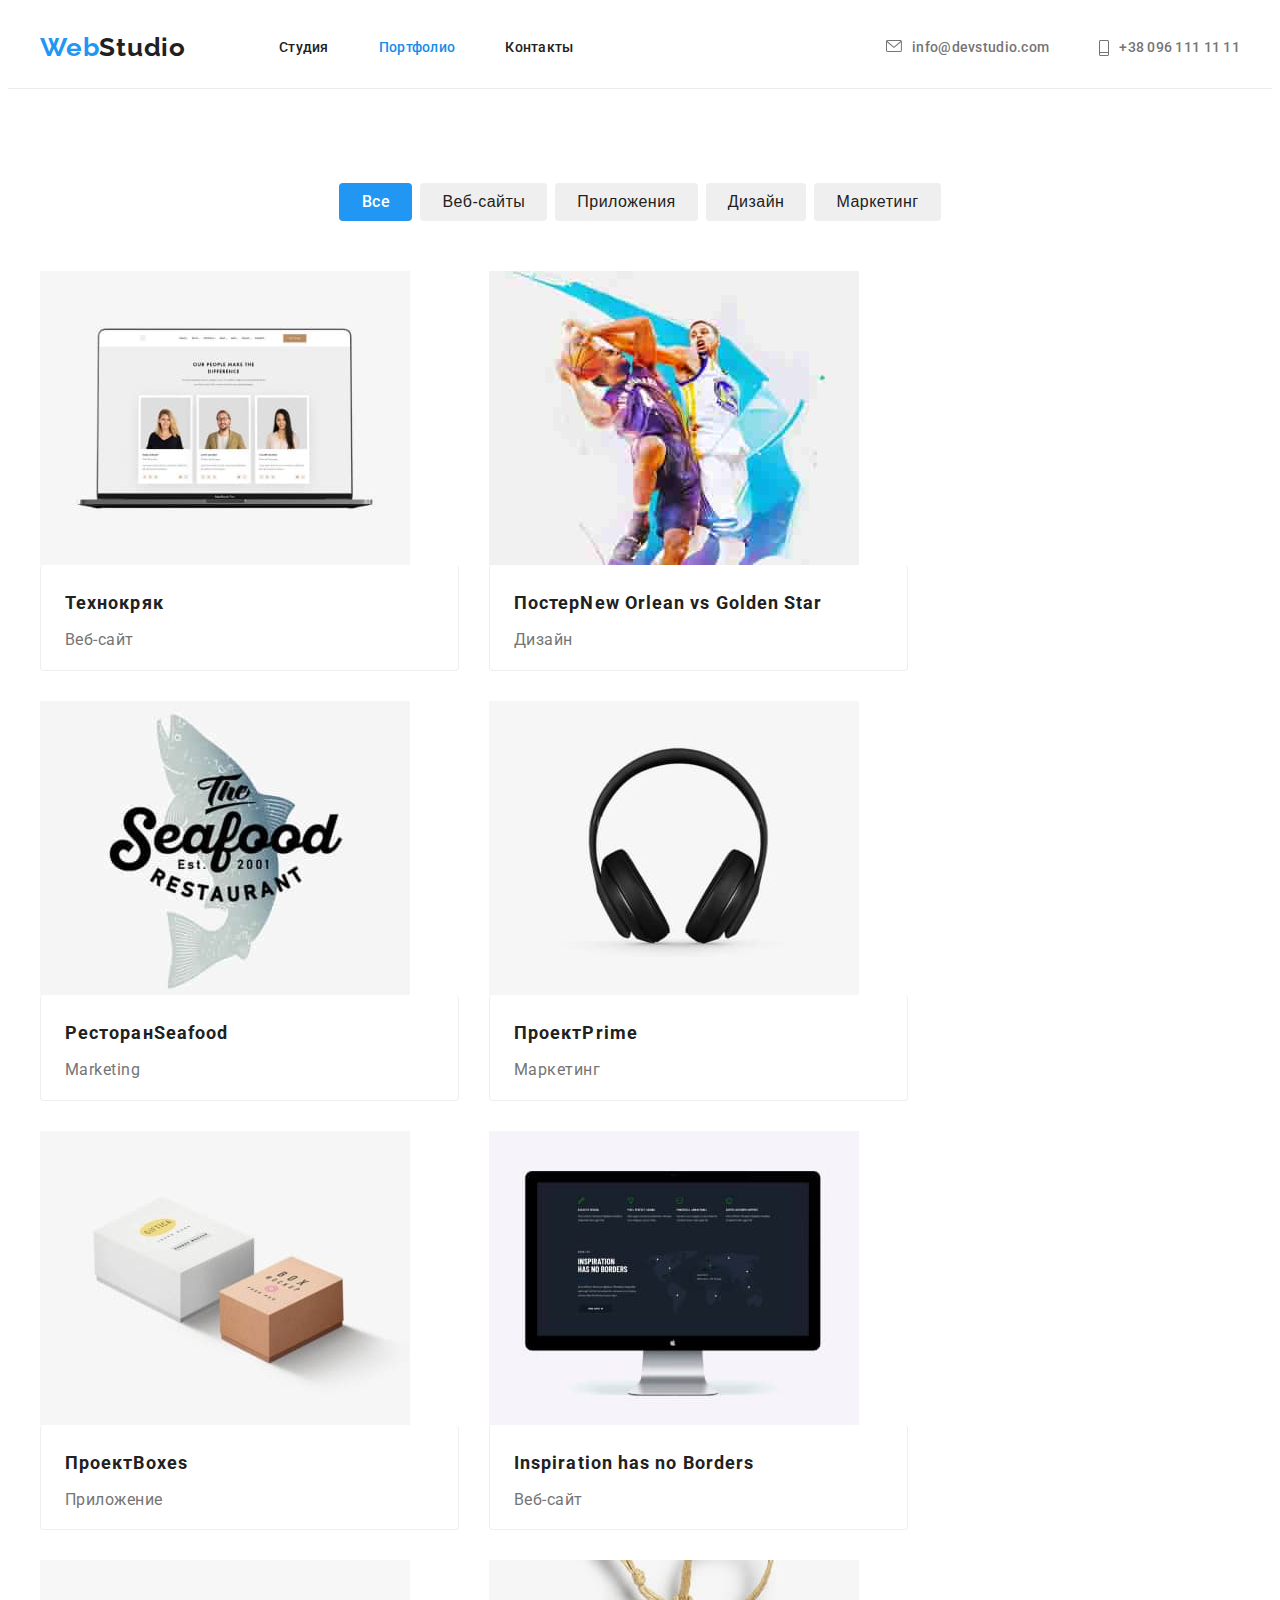
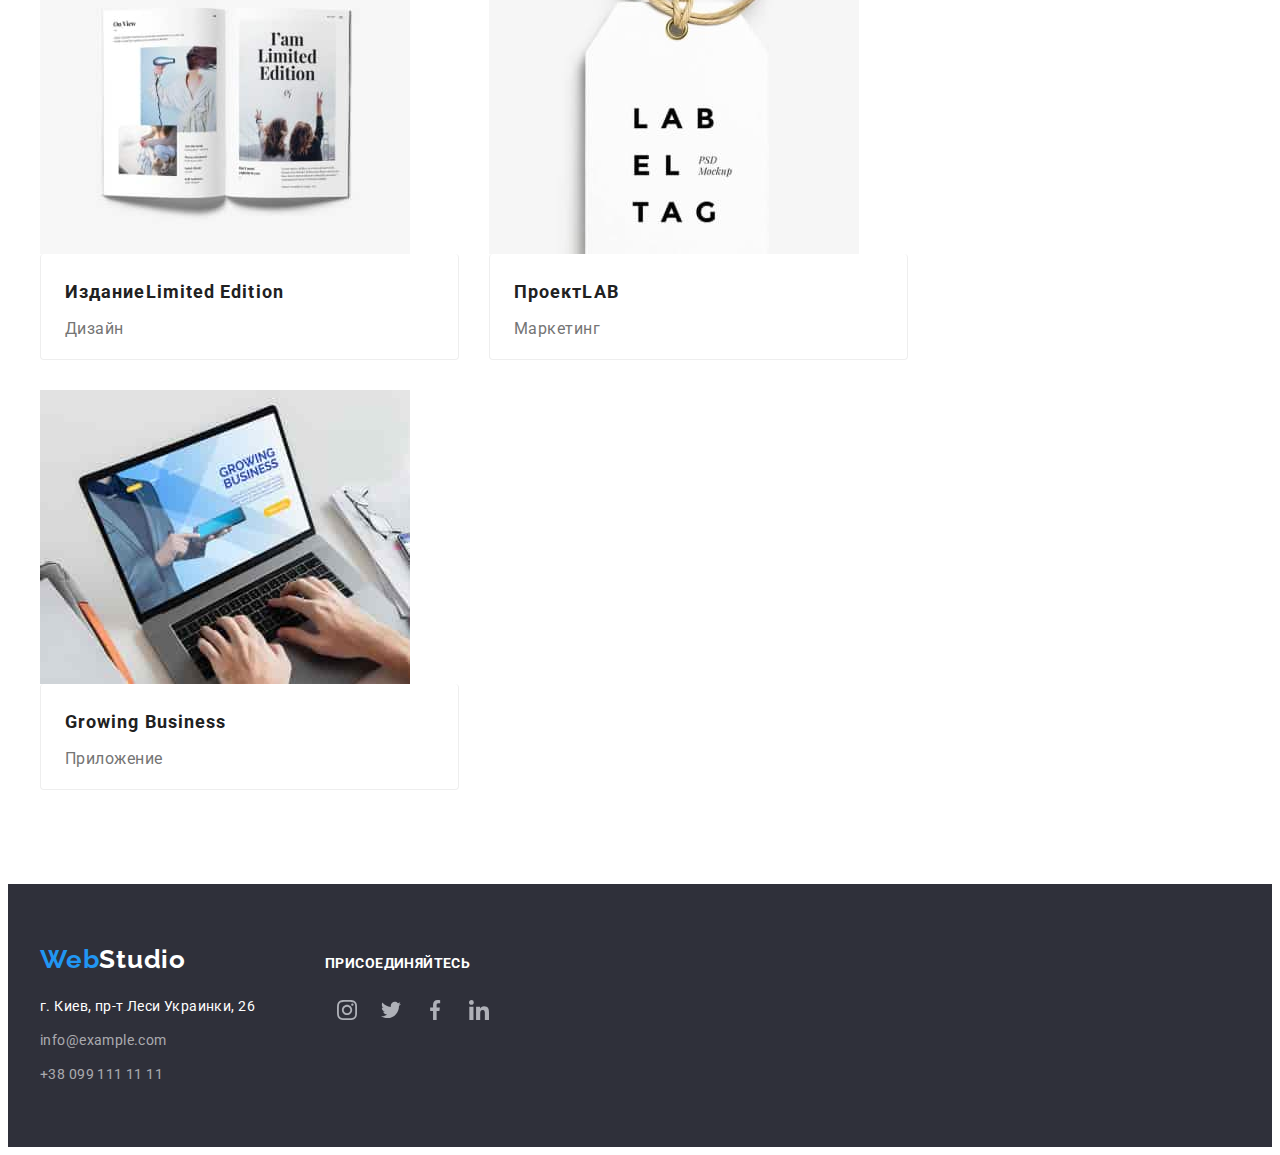
==== commit 2797b464: "hw-04" ====
--- a/portfolio.html
+++ b/portfolio.html
@@ -75,99 +75,99 @@
                             <img src="./images/jobs/tehnokriak.jpg" alt="tehnokriak"
                             width="370"
                             height="294"/>
-                            <div class="portfolio-text">
-                                <h2 class="portfolio-head">Технокряк</h2>
-                                <p class="team-porfolio">Веб-сайт</p>
-                            </div>
-                        </a>
-                    </li>
-                    <li class="portfolio-item">
-                        <a href="" class="link portfolio-link">
-                        <img src="./images/jobs/new-orlean-vs-golden-star.jpg" alt="new-orlean"
-                        width="370"
-                        height="294"/>
+                        <div class="portfolio-text">
+                            <h2 class="portfolio-head">Технокряк</h2>
+                            <p class="team-porfolio">Веб-сайт</p>
+                        </div>
+                        </a>
+                    </li>
+                    <li class="portfolio-item">
+                        <a href="" class="link portfolio-link">
+                            <img src="./images/jobs/new-orlean-vs-golden-star.jpg" alt="new-orlean"
+                            width="370"
+                            height="294"/>
                         <div class="portfolio-text">
                             <h2 class="portfolio-head">Постер<span lang="en">New Orlean vs Golden Star</span></h2>
                             <p class="team-porfolio">Дизайн</p>
                         </div>
-                    </a>
-                    </li>
-                    <li class="portfolio-item">
-                        <a href="" class="link portfolio-link">
-                        <img src="./images/jobs/seafood.jpg" alt="seafood"
-                        width="370"
-                        height="294"/>
+                        </a>
+                    </li>
+                    <li class="portfolio-item">
+                        <a href="" class="link portfolio-link">
+                            <img src="./images/jobs/seafood.jpg" alt="seafood"
+                            width="370"
+                            height="294"/>
                         <div class="portfolio-text">
                             <h2 class="portfolio-head">Ресторан<span lang="en">Seafood</span></h2>
                             <p class="team-porfolio" lang="en">Marketing</p>
                         </div>
-                    </a>
-                    </li>
-                    <li class="portfolio-item">
-                        <a href="" class="link portfolio-link">
-                        <img src="./images/jobs/prime.jpg" alt="prime"
-                        width="370"
-                        height="294"/>
+                        </a>
+                    </li>
+                    <li class="portfolio-item">
+                        <a href="" class="link portfolio-link">
+                            <img src="./images/jobs/prime.jpg" alt="prime"
+                            width="370"
+                            height="294"/>
                         <div class="portfolio-text">
                             <h2 class="portfolio-head">Проект<span lang="en">Prime</span></h2>
                             <p class="team-porfolio">Маркетинг</p>
                         </div>
-                    </a>
-                    </li>
-                    <li class="portfolio-item">
-                        <a href="" class="link portfolio-link">
-                        <img src="./images/jobs/boxes.jpg" alt="boxes"
-                        width="370"
-                        height="294"/>
+                        </a>
+                    </li>
+                    <li class="portfolio-item">
+                        <a href="" class="link portfolio-link">
+                            <img src="./images/jobs/boxes.jpg" alt="boxes"
+                            width="370"
+                            height="294"/>
                         <div class="portfolio-text">
                             <h2 class="portfolio-head">Проект<span lang="en">Boxes</span></h2>
                             <p class="team-porfolio">Приложение</p>
                         </div>
-                    </a>
-                    </li>
-                    <li class="portfolio-item">
-                        <a href="" class="link portfolio-link">
-                        <img src="./images/jobs/inspiration-has-no-borders.jpg" alt="inspiration"
-                        width="370"
-                        height="294"/>
+                        </a>
+                    </li>
+                    <li class="portfolio-item">
+                        <a href="" class="link portfolio-link">
+                            <img src="./images/jobs/inspiration-has-no-borders.jpg" alt="inspiration"
+                            width="370"
+                            height="294"/>
                         <div class="portfolio-text">
                             <h2 class="portfolio-head" lang="en">Inspiration has no Borders</h2>
                             <p class="team-porfolio">Веб-сайт</p>
                         </div>
-                    </a>  
-                    </li>
-                    <li class="portfolio-item">
-                        <a href="" class="link portfolio-link">
-                        <img src="./images/jobs/limited-edition.jpg" alt="limited-edition"
-                        width="370"
-                        height="294"/>
+                        </a>  
+                    </li>
+                    <li class="portfolio-item">
+                        <a href="" class="link portfolio-link">
+                            <img src="./images/jobs/limited-edition.jpg" alt="limited-edition"
+                            width="370"
+                            height="294"/>
                         <div class="portfolio-text">
                             <h2 class="portfolio-head">Издание<span lang="en">Limited Edition</span></h2>
                             <p class="team-porfolio">Дизайн</p>
                         </div>
-                    </a>
-                    </li>
-                    <li class="portfolio-item">
-                        <a href="" class="link portfolio-link">
-                        <img src="./images/jobs/lab.jpg" alt="lab"
-                        width="370"
-                        height="294"/>
+                        </a>
+                    </li>
+                    <li class="portfolio-item">
+                        <a href="" class="link portfolio-link">
+                            <img src="./images/jobs/lab.jpg" alt="lab"
+                            width="370"
+                            height="294"/>
                         <div class="portfolio-text">
                             <h2 class="portfolio-head">Проект<span lang="en">LAB</span></h2>
                             <p class="team-porfolio">Маркетинг</p>
                         </div>
-                    </a>
-                    </li>
-                    <li class="portfolio-item">
-                        <a href="" class="link portfolio-link">
-                        <img src="./images/jobs/growing-business.jpg" alt="growing-business"
-                        width="370"
-                        height="294"/>
+                        </a>
+                    </li>
+                    <li class="portfolio-item">
+                        <a href="" class="link portfolio-link">
+                            <img src="./images/jobs/growing-business.jpg" alt="growing-business"
+                            width="370"
+                            height="294"/>
                         <div class="portfolio-text">
                             <h2 class="portfolio-head" lang="en">Growing Business</h2>
                             <p class="team-porfolio">Приложение</p>
                         </div>
-                    </a>
+                        </a>
                     </li>
                 </ul>
             </div>
@@ -214,7 +214,7 @@
                         </li>
                         <li class="join-social-item">
                             <a href="" class="join-social-link">
-                                <svg class="join-social-icon" widht="20" height="20">
+                                <svg class="join-social-icon" width="20" height="20">
                                     <use href="./images/sprite.svg#icon-facebook"></use>
                                 </svg>
                             </a>
--- a/css/style.css
+++ b/css/style.css
@@ -616,7 +616,6 @@
 }
 
 .portfolio-list >.portfolio-item{
-    /* outline: 2px solid teal; */
     flex-basis: calc(100% / 3 - 30px);
     margin-left: 30px;
     margin-top: 30px;
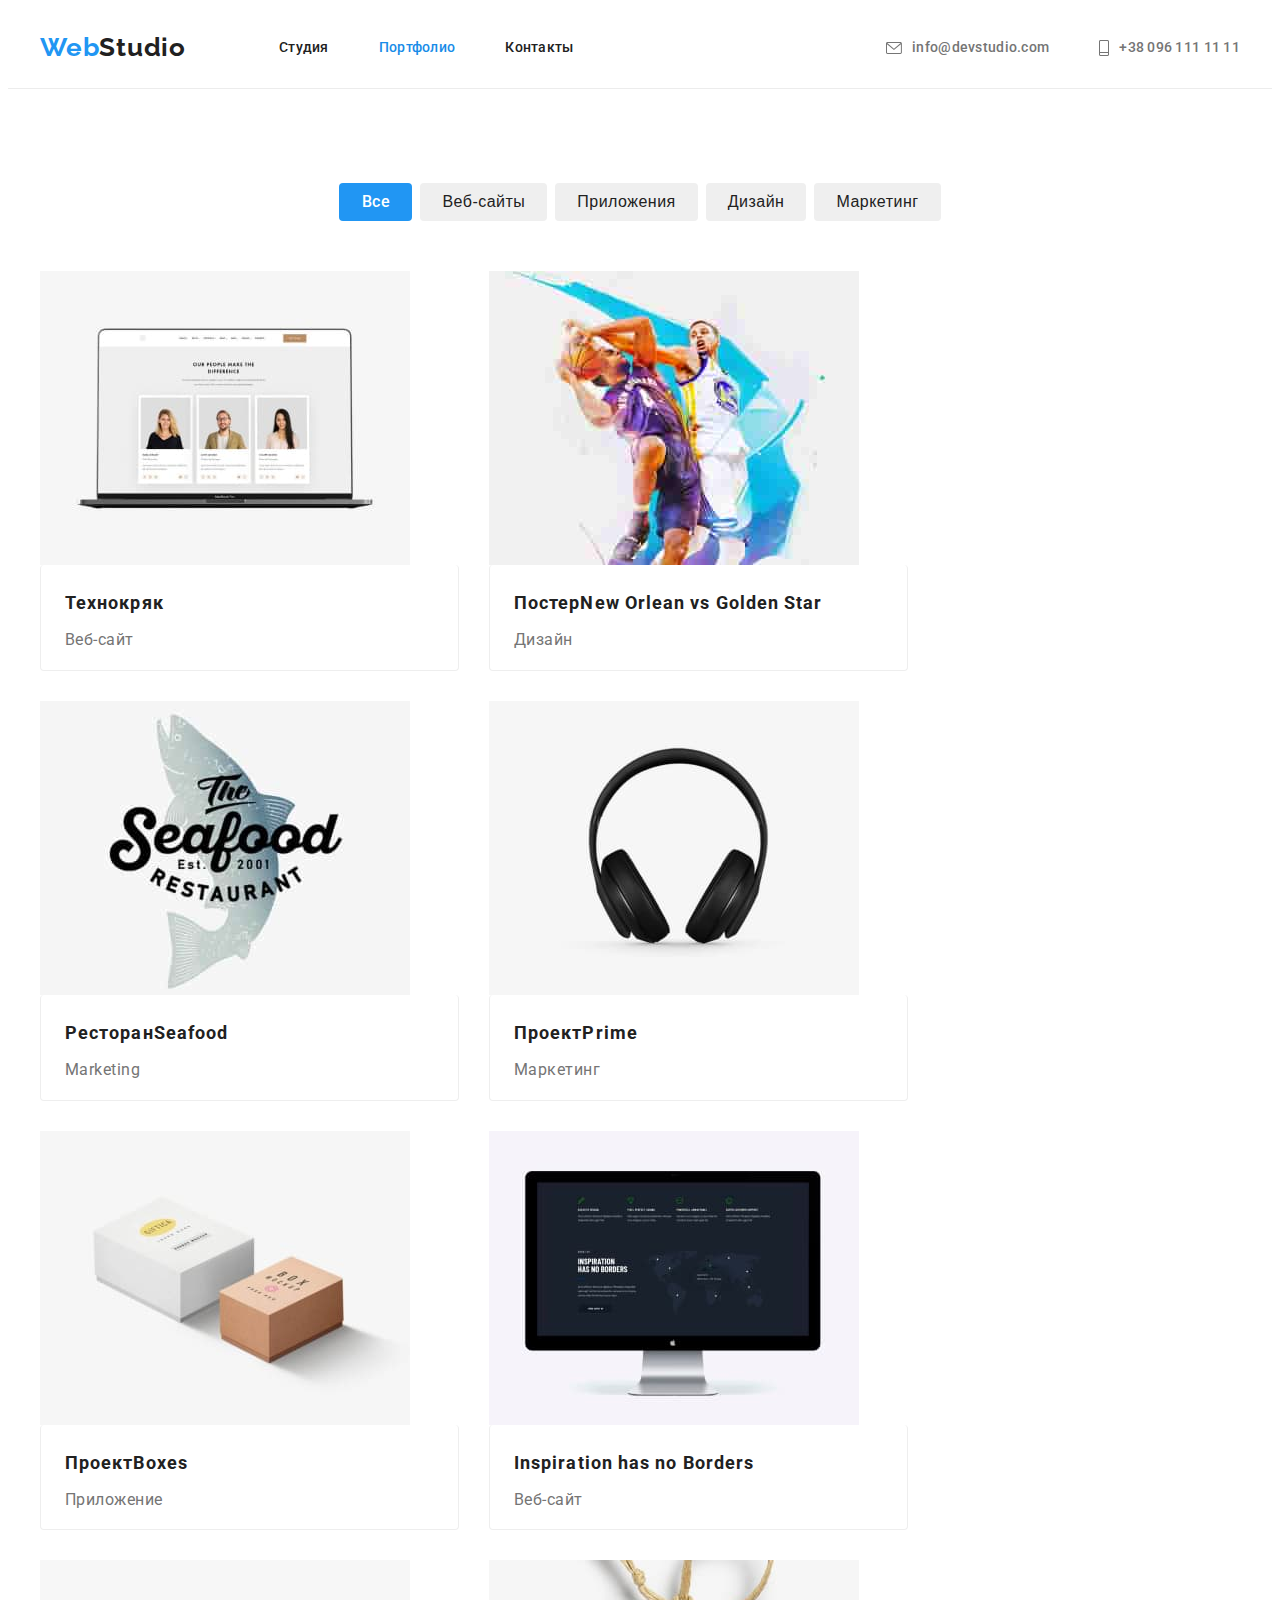
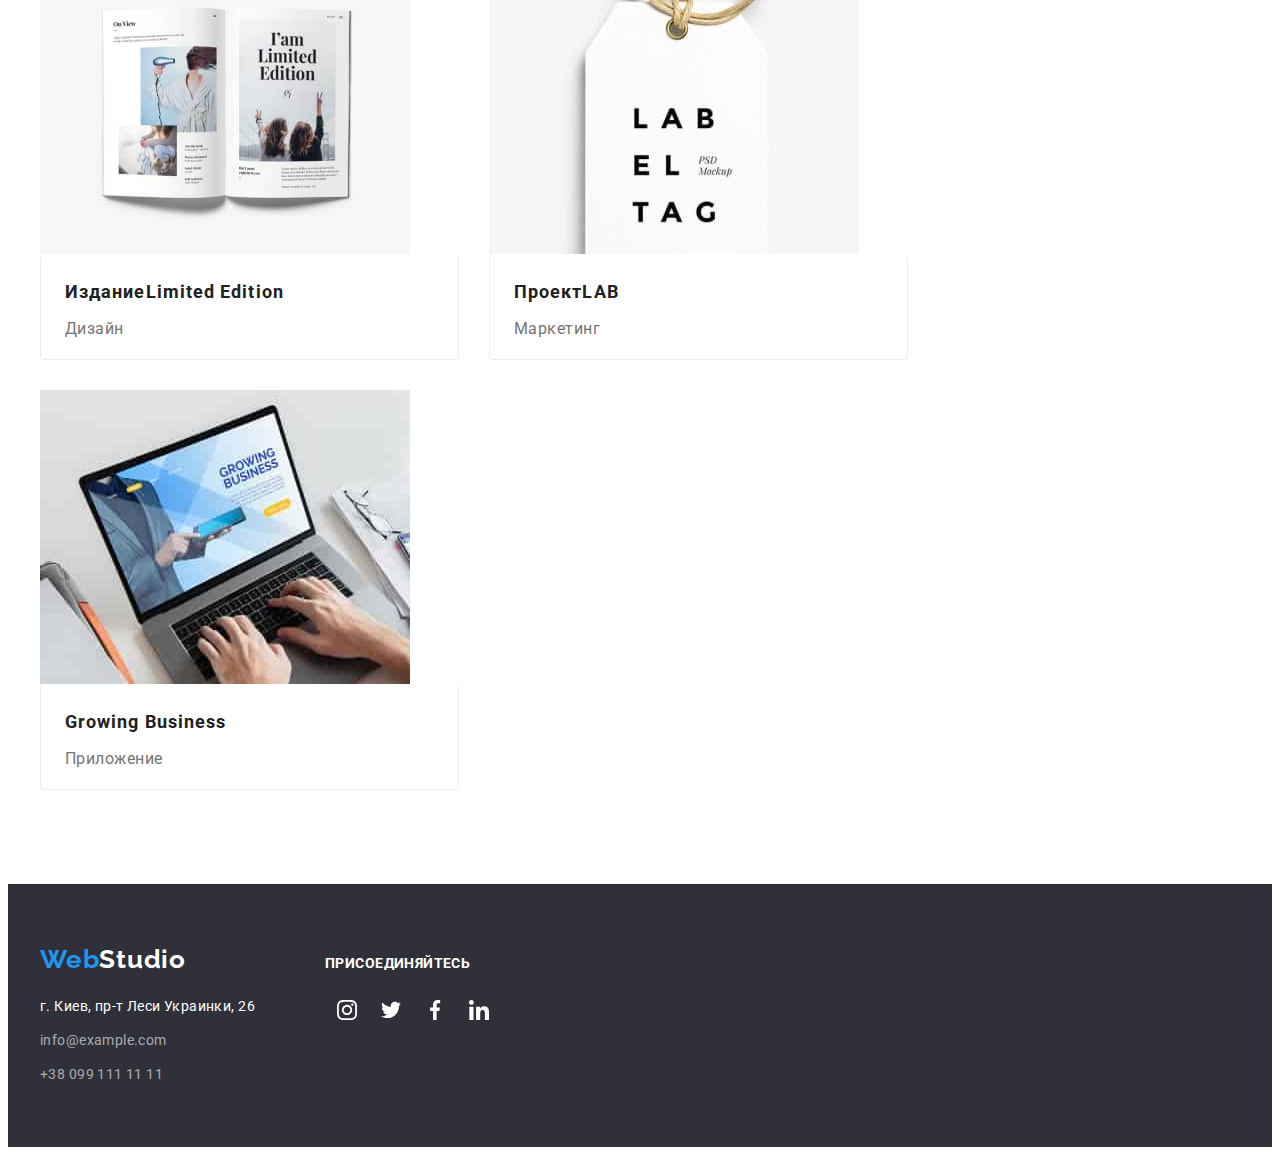
==== commit ec0144ae: "hw-04" ====
--- a/portfolio.html
+++ b/portfolio.html
@@ -68,7 +68,6 @@
                         <button class="filter btn" type="button">Маркетинг</button>
                     </li>
                 </ul>
-
                 <ul class="portfolio-list">
                     <li class="portfolio-item">
                         <a href="" class="link portfolio-link">
--- a/css/style.css
+++ b/css/style.css
@@ -111,6 +111,7 @@
     font-size: 14px;
     line-height: 1.14;
     Letter-spacing: 0.02em;
+    align-items: center;
     padding-top: 32px;
     padding-bottom: 32px;  
     color: var(--main-text-color); 
@@ -118,13 +119,6 @@
 .contact-item:not(:last-child){
     display: block;
     margin-right: 50px;
-}
-
-.contact-item::before{
-    content: "";
-    
-    background-repeat: no-repeat;
-    background-size: contain;
 }
 
 .icon-envelope{
@@ -256,29 +250,15 @@
     margin-bottom: 10px; 
 }
 
-.about-item::before{
-    content: "";
-    display: block;
+.about-icon{
+    display: flex;
     height: 120px;
-    /* outline: 1px solid #188CE8; */
+    justify-content: center;
+    background-color: rgba(245, 244, 250, 1);
+    border-radius: 4px;
     margin-bottom: 30px;
-    background-color: rgba(245, 244, 250, 1);
-    background-repeat: no-repeat;
-    background-position: center;
-    background-size: 70px;
-}
-
-.icon-antena::before{
-    background-image: url(../images/svg/antenna.svg);
-}
-.icon-clock::before{
-    background-image: url(../images/svg/clock.svg);
-}
-.icon-dsagram::before{
-    background-image: url(../images/svg/diagram.svg);
-}
-.icon-astronaut::before{
-    background-image: url(../images/svg/astronaut.svg);
+    align-items: center;
+    justify-content: center;
 }
 
 .about-text{
@@ -287,7 +267,6 @@
     line-height: 1.7;
     Letter-spacing: 0.03em;
     color: var(--main-text-color);
-    
 }
 
 /* --------WORK--------------- */
@@ -542,7 +521,7 @@
     border-radius: 50%;
     align-items: center;
     justify-content: center;
-    color: rgba(175, 177, 184, 1);
+    color: #FFFFFF;
 }
 .join-social-icon{
     fill: currentColor;
@@ -550,7 +529,6 @@
 .join-social-link:hover,
 .join-social-link:focus{
     background-color: var(--accent-hover-color);
-    color: var(--main-title-color);
 }
 
 
@@ -566,7 +544,6 @@
 }
 .filter-item{
     height: 38px;
-    
 }
 .filter-item:not(:last-child){
     margin-right: 8px;
@@ -584,6 +561,7 @@
     border-radius: 4px;
     background-color: var(--accent-color);
     color: rgba(255, 255, 255, 1);
+    cursor: pointer;
 }
 .filter{
     height: 38px;
@@ -598,6 +576,7 @@
     padding-bottom: 6px;
     padding-left: 22px;
     color: rgba(33, 33, 33, 1);
+    cursor: pointer;
 }
 .btn:hover,
 .btn:focus {
@@ -639,6 +618,9 @@
     letter-spacing: 0.06em;
     color: var(--secondary-title-color);
 }
+.portfolio-link{
+    display: block;
+}
 .portfolio-link:hover,
 .portfolio-link:focus {
     box-shadow: 0px 1px 1px rgba(0, 0, 0, 0.12), 
